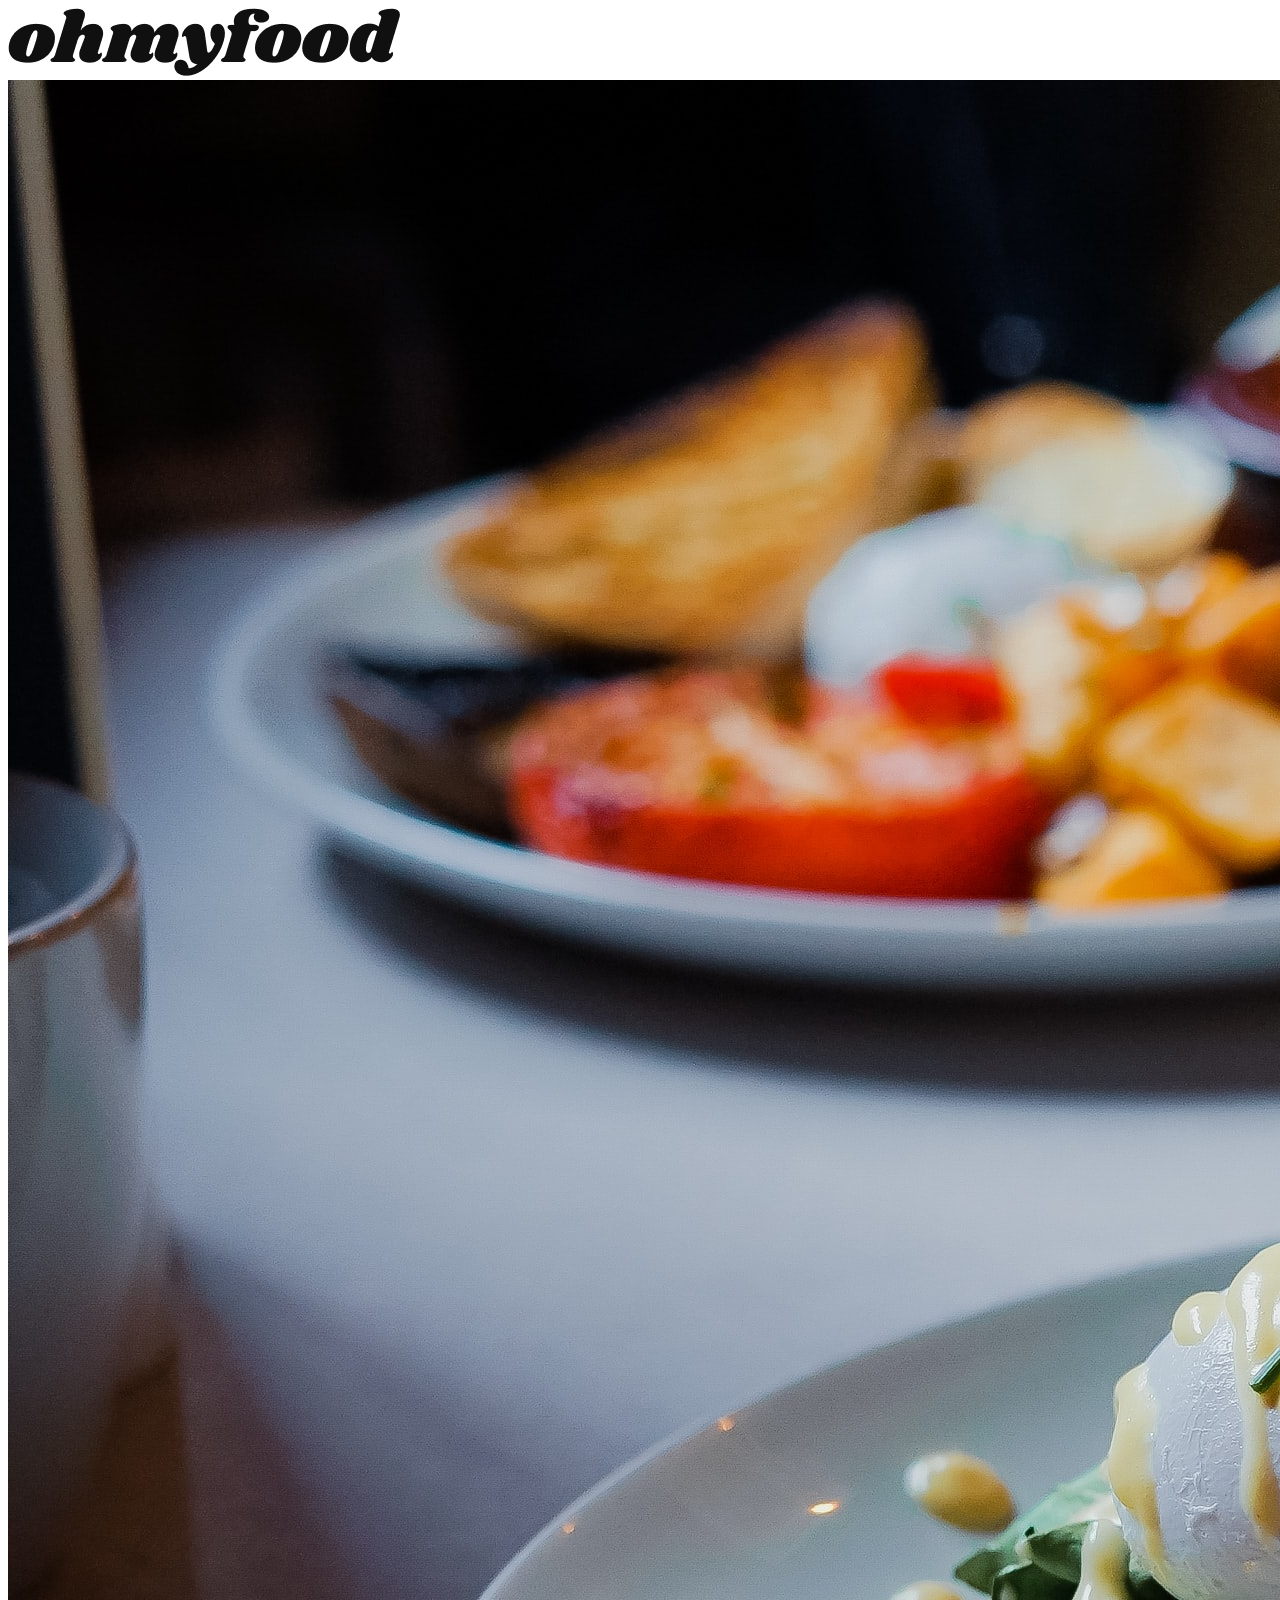
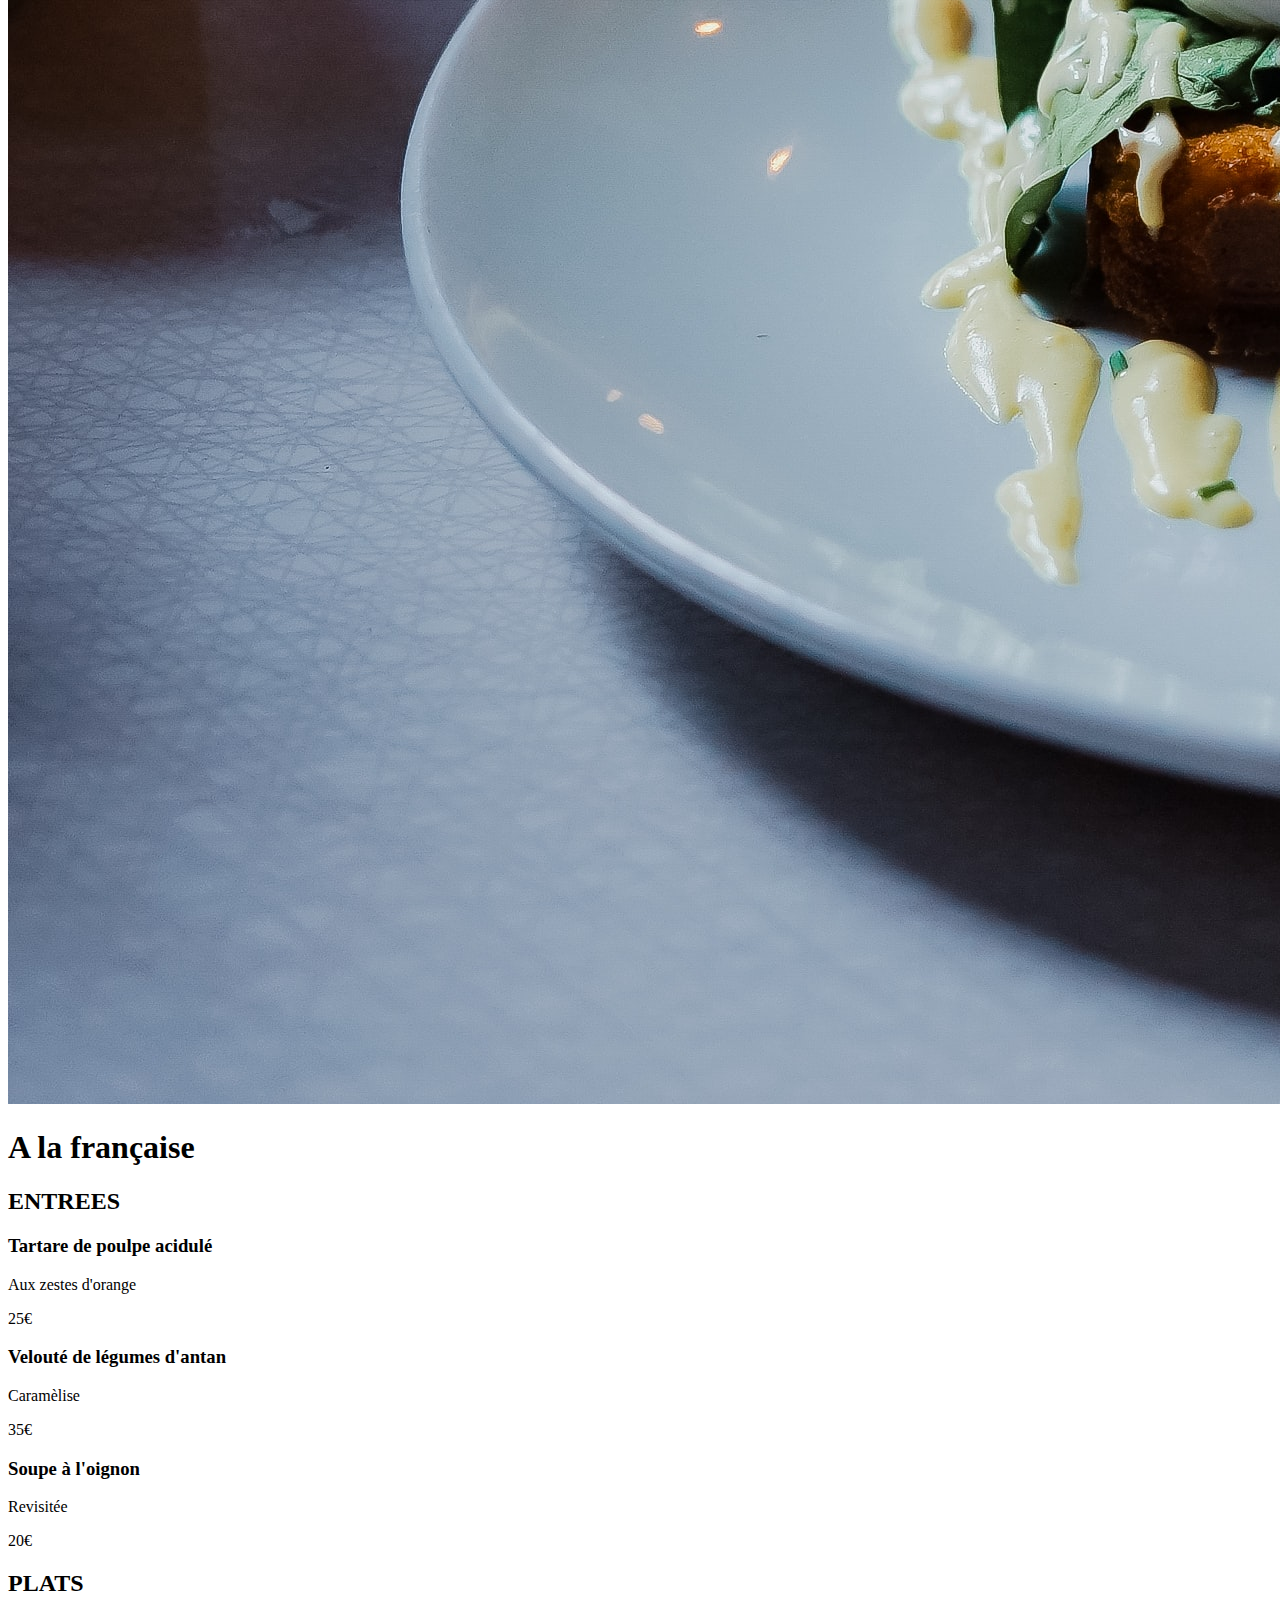
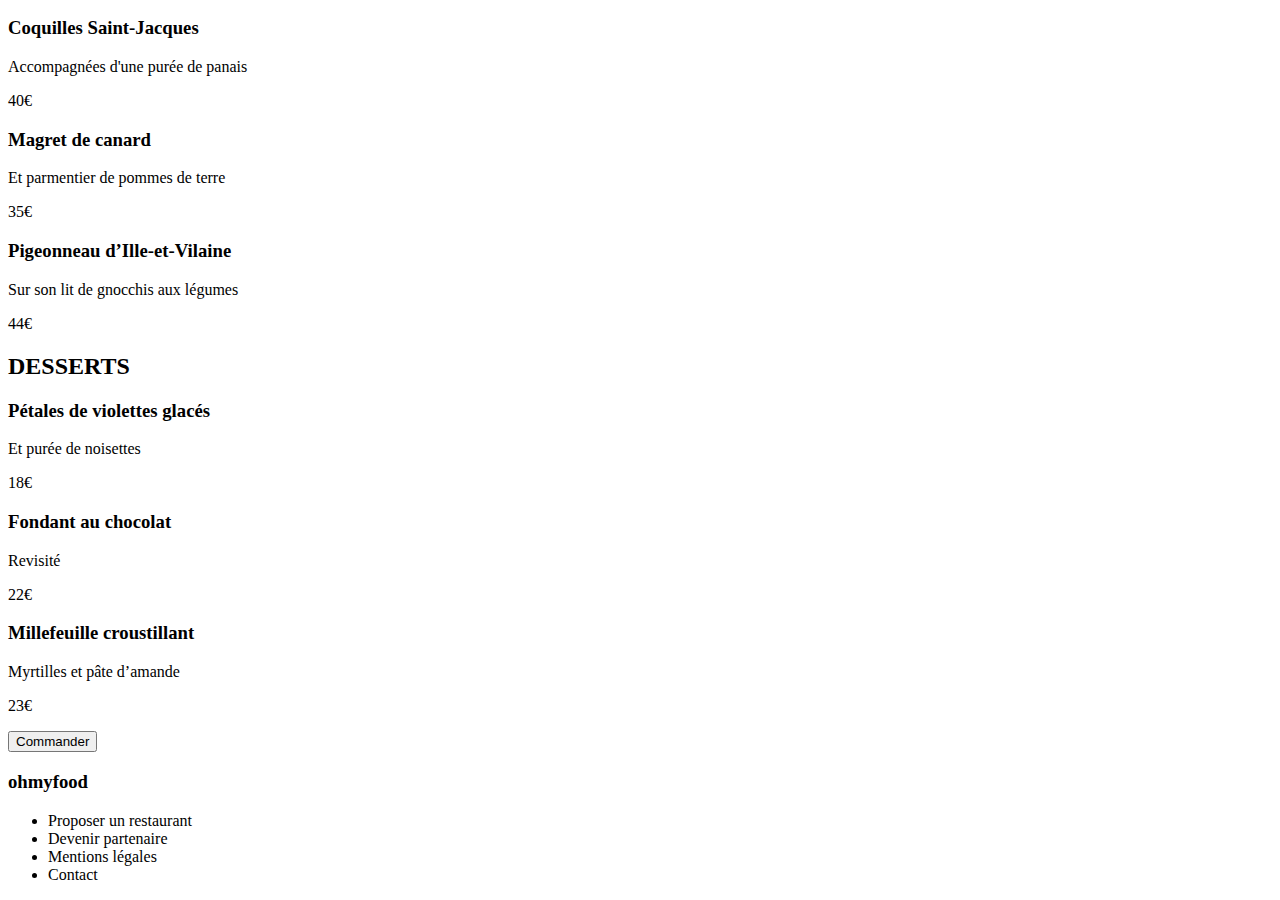
==== pages/a-la-francaise.html @ adf50cf6 "test before" ====
<!DOCTYPE html>
<html lang="fr">

<head>
    <meta charset="UTF-8">
    <meta name="viewport" content="width=device-width, initial-scale=1.0">
    <title>La note enchantée</title>
    <link rel="preconnect" href="https://fonts.googleapis.com">
    <link rel="preconnect" href="https://fonts.gstatic.com" crossorigin>
    <link href="https://fonts.googleapis.com/css2?family=Raleway:wght@400;500;700&display=swap" rel="stylesheet">
    <link rel="stylesheet" href="https://cdnjs.cloudflare.com/ajax/libs/font-awesome/6.2.1/css/all.min.css"
            integrity="sha512-MV7K8+y+gLIBoVD59lQIYicR65iaqukzvf/nwasF0nqhPay5w/9lJmVM2hMDcnK1OnMGCdVK+iQrJ7lzPJQd1w=="
            crossorigin="anonymous" referrerpolicy="no-referrer" />
    <link rel="stylesheet" href="ohmyfood.css">
    <link rel="stylesheet" href="../sass/style.css">
</head>

<body>

    <div class="loader"></div>

    <header>
        <a href="../index.html">
            <i class="fas fa-arrow-left"></i>
        </a>
        <img src="../images/logo/ohmyfood.png" alt="logo ohmyfood">
        <div class="menu">
            <a href="../index.html">
                <i class="fas fa-arrow-left"></i>
            </a>
            <img src="../images/restaurants/toa-heftiba-DQKerTsQwi0-unsplash.jpg" alt="La note enchantée">
        </div>
    </header>

    <body>

        <h1>A la française</h1>

        <div class="entrees">
            <h2>ENTREES</h2>

            <div class="card">
                <h3>Tartare de poulpe acidulé</h3>
                <p>Aux zestes d'orange</p>
                <p>25€</p>
            </div>

            <div class="card">
                <h3>Velouté de légumes d'antan</h3>
                <p>Caramèlise</p>
                <p>35€</p>
            </div>

            <div class="card">
                <h3>Soupe à l'oignon</h3>
                <p>Revisitée</p>
                <p>20€</p>
            </div>
        </div>

        <div class="plats">
            <h2>PLATS</h2>

            <div class="card">
                <h3>Coquilles Saint-Jacques</h3>
                <p>Accompagnées d'une purée de panais</p>
                <p>40€</p>
            </div>

            <div class="card">
                <h3>Magret de canard</h3>
                <p>Et parmentier de pommes de terre</p>
                <p>35€</p>
            </div>

            <div class="card">
                <h3>Pigeonneau d’Ille-et-Vilaine</h3>
                <p>Sur son lit de gnocchis aux légumes</p>
                <p>44€</p>
            </div>
        </div>

        <div class="desserts">
            <h2>DESSERTS</h2>

            <div class="card">
                <h3>Pétales de violettes glacés</h3>
                <p>Et purée de noisettes</p>
                <p>18€</p>
            </div>

            <div class="card">
                <h3>Fondant au chocolat</h3>
                <p>Revisité</p>
                <p>22€</p>
            </div>

            <div class="card">
                <h3>Millefeuille croustillant</h3>
                <p>Myrtilles et pâte d’amande</p>
                <p>23€</p>
            </div>
        </div>

        <button>Commander</button>


        <footer>
            <h3>ohmyfood</h3>
            <ul>
                <li>
                    <i class="fas fa-utensils"></i> 
                    Proposer un restaurant
                </li>
                <li>
                    <i class="fas fa-hands-helping"></i>
                    Devenir partenaire
                </li>
                <li>Mentions légales</li>
                <li>Contact</li>
            </ul>
        </footer>
    </body>
</body>

</html>
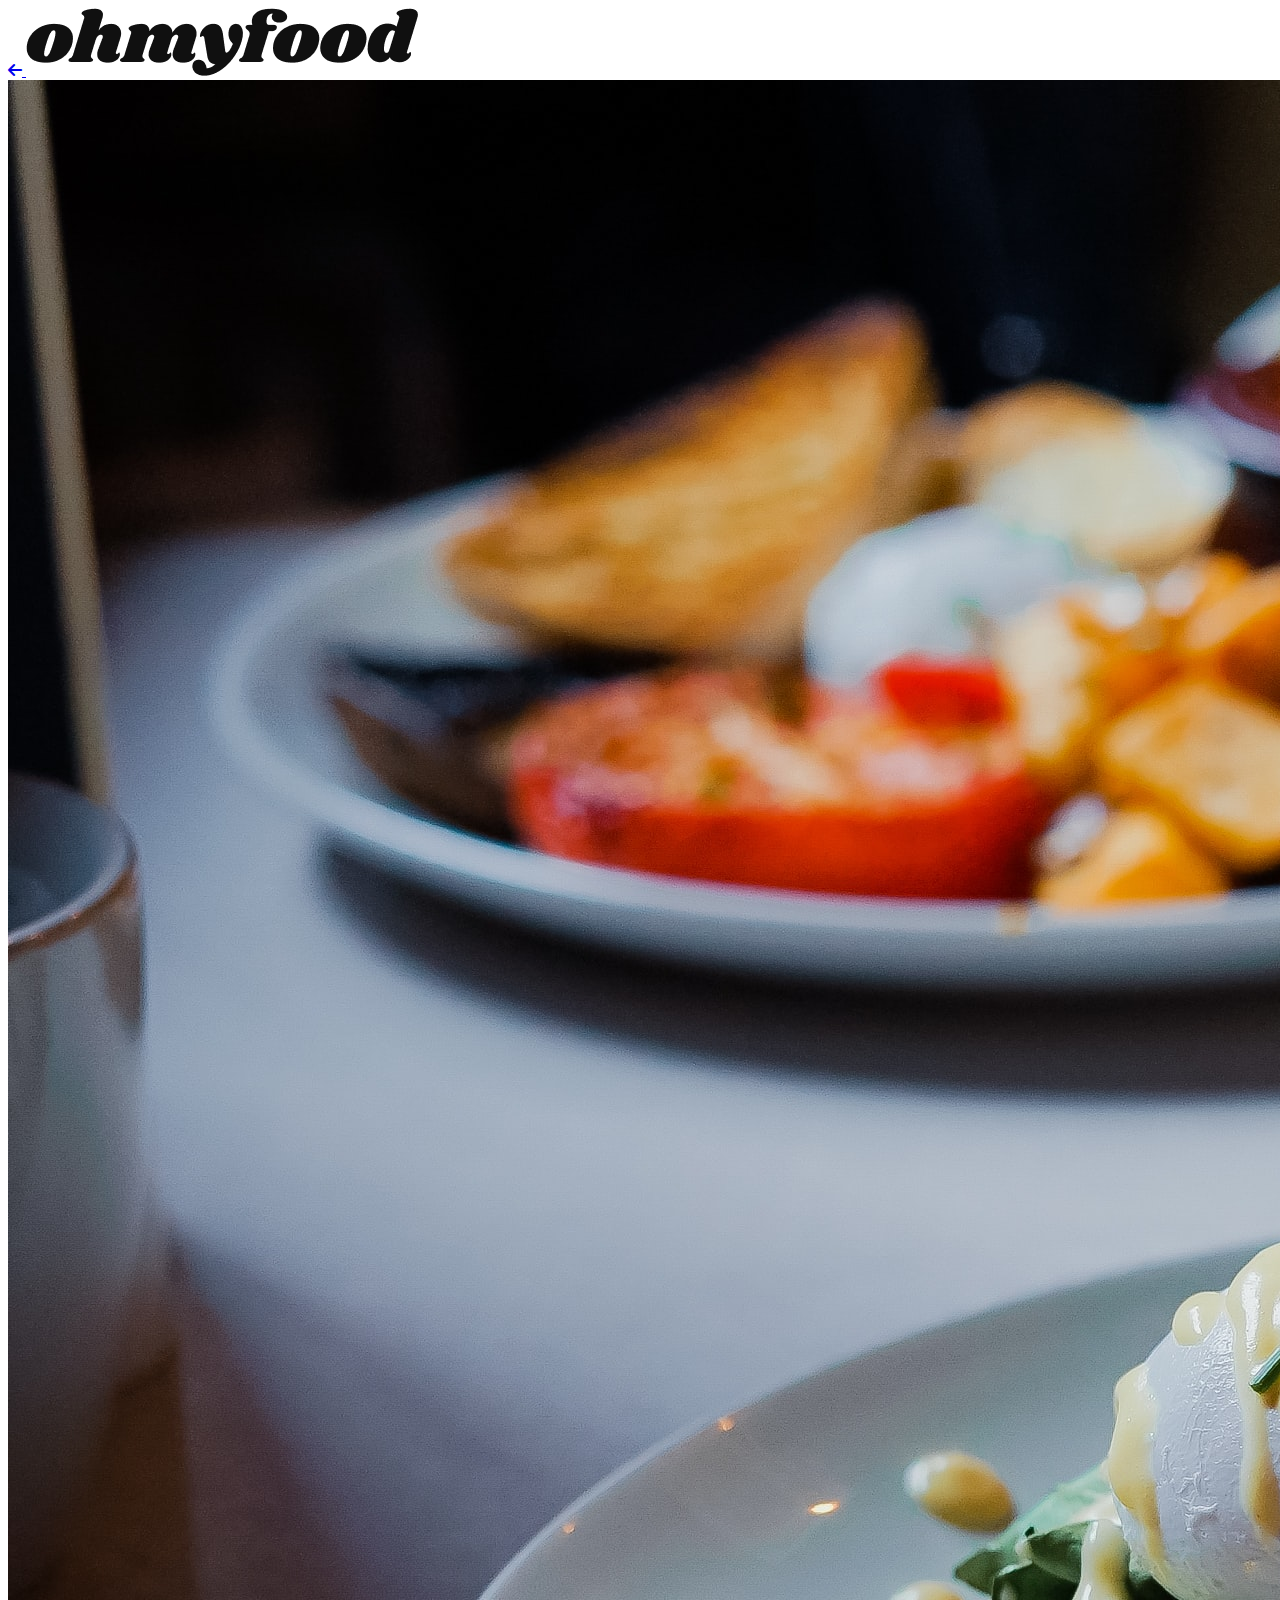
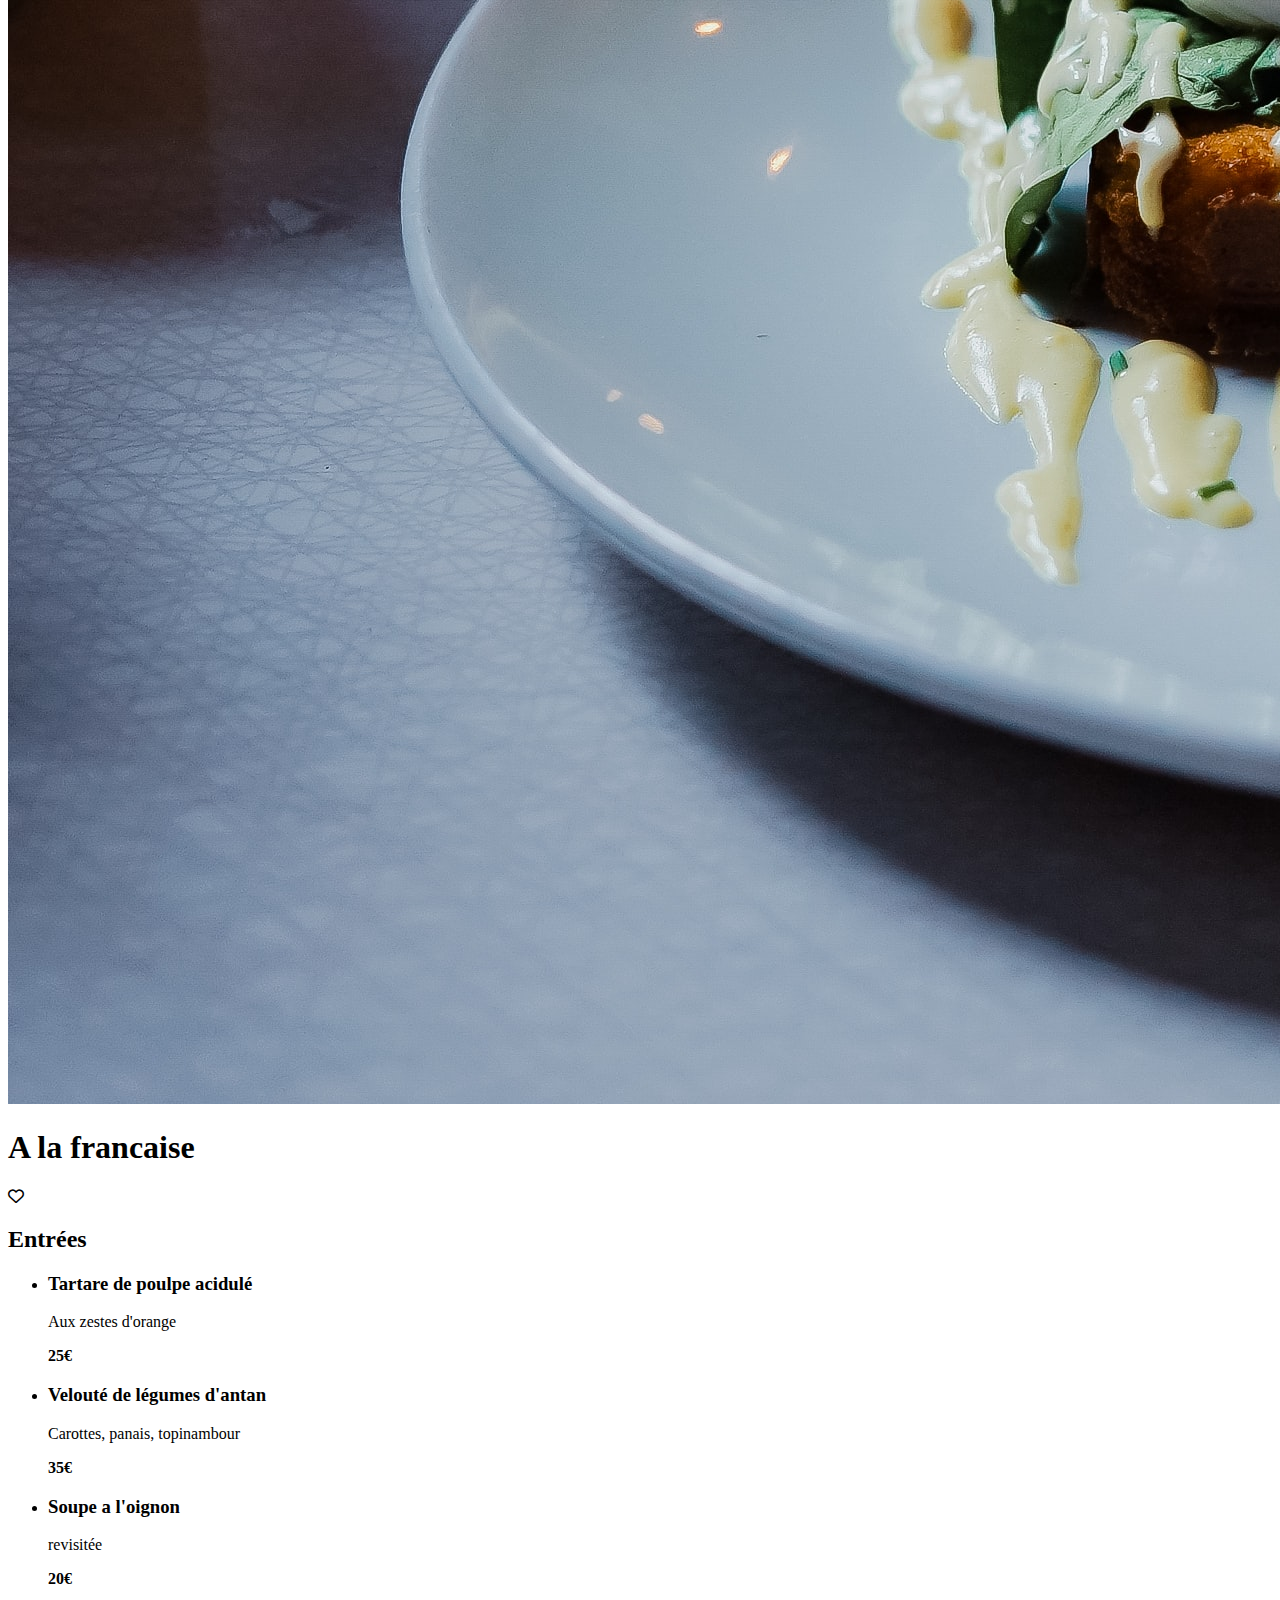
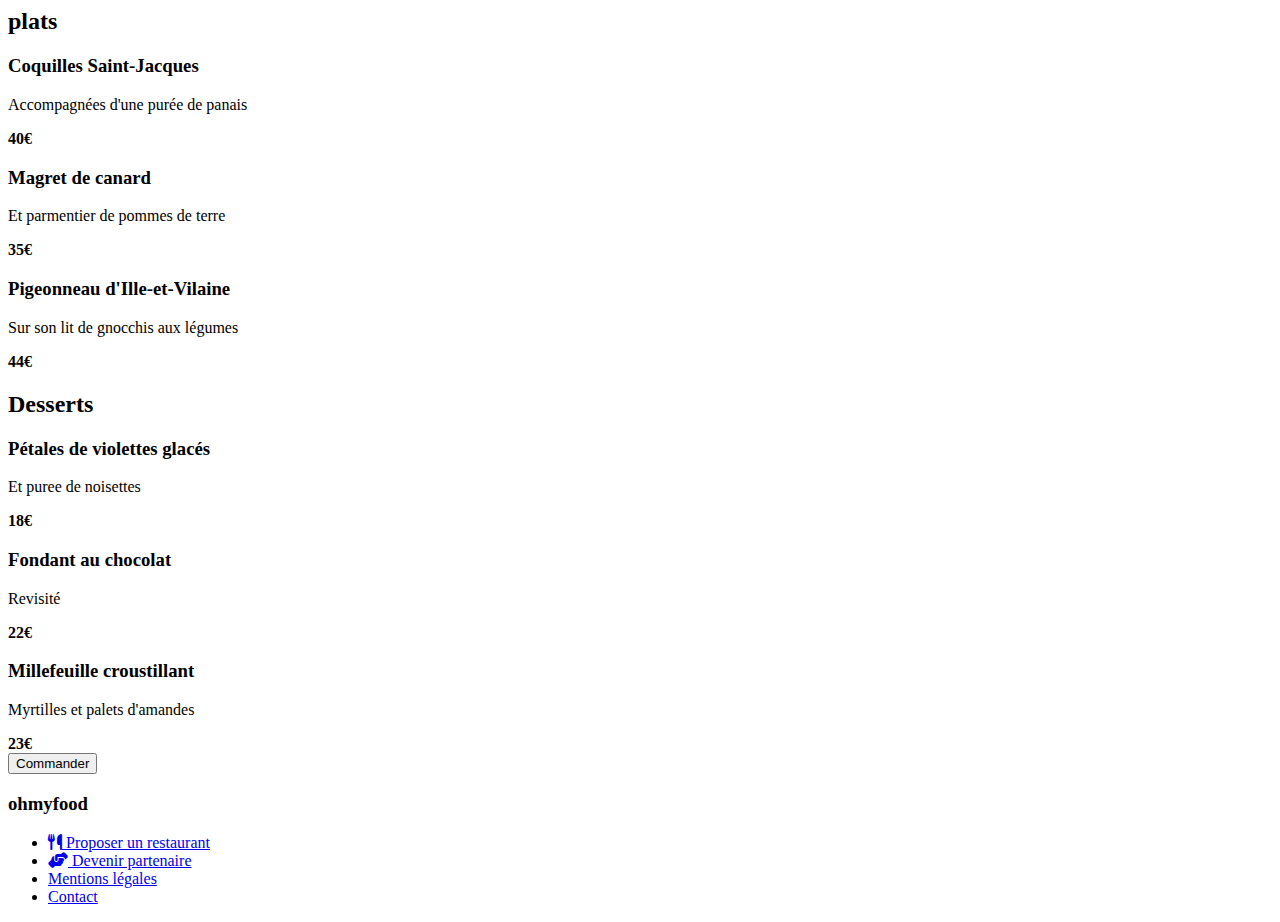
==== commit b9b0a411: "Menu Tags" ====
--- a/pages/a-la-francaise.html
+++ b/pages/a-la-francaise.html
@@ -4,123 +4,131 @@
 <head>
     <meta charset="UTF-8">
     <meta name="viewport" content="width=device-width, initial-scale=1.0">
-    <title>La note enchantée</title>
+
+    <title>A la francaise</title>
+
     <link rel="preconnect" href="https://fonts.googleapis.com">
     <link rel="preconnect" href="https://fonts.gstatic.com" crossorigin>
-    <link href="https://fonts.googleapis.com/css2?family=Raleway:wght@400;500;700&display=swap" rel="stylesheet">
-    <link rel="stylesheet" href="https://cdnjs.cloudflare.com/ajax/libs/font-awesome/6.2.1/css/all.min.css"
-            integrity="sha512-MV7K8+y+gLIBoVD59lQIYicR65iaqukzvf/nwasF0nqhPay5w/9lJmVM2hMDcnK1OnMGCdVK+iQrJ7lzPJQd1w=="
-            crossorigin="anonymous" referrerpolicy="no-referrer" />
-    <link rel="stylesheet" href="ohmyfood.css">
-    <link rel="stylesheet" href="../sass/style.css">
+
+    <link rel="stylesheet" href="https://fonts.googleapis.com/css2?family=Raleway:wght@400;500;700&display=swap">
+    <link rel="stylesheet" href="https://cdnjs.cloudflare.com/ajax/libs/font-awesome/6.2.1/css/all.min.css">
+    <link rel="stylesheet" href="../css/menu.css">
 </head>
 
 <body>
-
-    <div class="loader"></div>
-
     <header>
         <a href="../index.html">
-            <i class="fas fa-arrow-left"></i>
+            <i class="fa-solid fa-arrow-left"></i>
+            <img src="../images/logo/ohmyfood.png" alt="logo ohmyfood">
         </a>
-        <img src="../images/logo/ohmyfood.png" alt="logo ohmyfood">
-        <div class="menu">
-            <a href="../index.html">
-                <i class="fas fa-arrow-left"></i>
-            </a>
-            <img src="../images/restaurants/toa-heftiba-DQKerTsQwi0-unsplash.jpg" alt="La note enchantée">
-        </div>
     </header>
 
-    <body>
+    <main>
+        <img src="../images/restaurants/toa-heftiba-DQKerTsQwi0-unsplash.jpg" alt="Le délice des sens">
 
-        <h1>A la française</h1>
+        <article>
+            <header>
+                <h1>A la francaise</h1>
+                <i class="fa-regular fa-heart"></i>
+            </header>
 
-        <div class="entrees">
-            <h2>ENTREES</h2>
+            <section>
+                <h2>Entrées</h2>
 
-            <div class="card">
-                <h3>Tartare de poulpe acidulé</h3>
-                <p>Aux zestes d'orange</p>
-                <p>25€</p>
+                <ul>
+                    <li>
+                        <h3>Tartare de poulpe acidulé</h3>
+                        <p>Aux zestes d'orange</p>
+                        <b>25€</b>
+                    </li>
+
+                    <li>
+                        <h3>Velouté de légumes d'antan</h3>
+                        <p>Carottes, panais, topinambour</p>
+                        <b>35€</b>
+                    </li>
+
+                    <li>
+                        <h3>Soupe a l'oignon</h3>
+                        <p>revisitée</p>
+                        <b>20€</b>
+                    </li>
+
+                </ul>
+            </section>
+
+            <div class="plats">
+                <h2>plats</h2>
+
+                <div class="card">
+                    <h3>Coquilles Saint-Jacques</h3>
+                    <p>Accompagnées d'une purée de panais</p>
+                    <b>40€</b>
+                </div>
+
+                <div class="card">
+                    <h3>Magret de canard</h3>
+                    <p>Et parmentier de pommes de terre</p>
+                    <b>35€</b>
+                </div>
+
+                <div class="card">
+                    <h3>Pigeonneau d'Ille-et-Vilaine</h3>
+                    <p>Sur son lit de gnocchis aux légumes</p>
+                    <b>44€</b>
+                </div>
+
             </div>
 
-            <div class="card">
-                <h3>Velouté de légumes d'antan</h3>
-                <p>Caramèlise</p>
-                <p>35€</p>
+            <div class="desserts">
+                <h2>Desserts</h2>
+
+                <div class="card">
+                    <h3>Pétales de violettes glacés</h3>
+                    <p>Et puree de noisettes</p>
+                    <b>18€</b>
+                </div>
+
+                <div class="card">
+                    <h3>Fondant au chocolat</h3>
+                    <p>Revisité</p>
+                    <b>22€</b>
+                </div>
+
+                <div class="card">
+                    <h3>Millefeuille croustillant</h3>
+                    <p>Myrtilles et palets d'amandes</p>
+                    <b>23€</b>
+                </div>
             </div>
+            <button class="btn">Commander</button>
+        </article>
+    </main>
 
-            <div class="card">
-                <h3>Soupe à l'oignon</h3>
-                <p>Revisitée</p>
-                <p>20€</p>
-            </div>
-        </div>
+    <footer>
+        <h3>ohmyfood</h3>
+        <ul>
+            <li>
+                <a href="#">
+                    <i class="fa-solid fa-utensils"></i>
+                    Proposer un restaurant
+                </a>
+            </li>
+            <li>
+                <a href="#">
+                    <i class="fa-solid fa-hands-helping"></i>
+                    Devenir partenaire
+                </a>
+            </li>
+            <li>
+                <a href="#">Mentions légales</a>
+            </li>
+            <li>
+                <a href="mailto:contact@ohmyfood.fr">Contact</a>
+            </li>
+        </ul>
+    </footer>
 
-        <div class="plats">
-            <h2>PLATS</h2>
-
-            <div class="card">
-                <h3>Coquilles Saint-Jacques</h3>
-                <p>Accompagnées d'une purée de panais</p>
-                <p>40€</p>
-            </div>
-
-            <div class="card">
-                <h3>Magret de canard</h3>
-                <p>Et parmentier de pommes de terre</p>
-                <p>35€</p>
-            </div>
-
-            <div class="card">
-                <h3>Pigeonneau d’Ille-et-Vilaine</h3>
-                <p>Sur son lit de gnocchis aux légumes</p>
-                <p>44€</p>
-            </div>
-        </div>
-
-        <div class="desserts">
-            <h2>DESSERTS</h2>
-
-            <div class="card">
-                <h3>Pétales de violettes glacés</h3>
-                <p>Et purée de noisettes</p>
-                <p>18€</p>
-            </div>
-
-            <div class="card">
-                <h3>Fondant au chocolat</h3>
-                <p>Revisité</p>
-                <p>22€</p>
-            </div>
-
-            <div class="card">
-                <h3>Millefeuille croustillant</h3>
-                <p>Myrtilles et pâte d’amande</p>
-                <p>23€</p>
-            </div>
-        </div>
-
-        <button>Commander</button>
-
-
-        <footer>
-            <h3>ohmyfood</h3>
-            <ul>
-                <li>
-                    <i class="fas fa-utensils"></i> 
-                    Proposer un restaurant
-                </li>
-                <li>
-                    <i class="fas fa-hands-helping"></i>
-                    Devenir partenaire
-                </li>
-                <li>Mentions légales</li>
-                <li>Contact</li>
-            </ul>
-        </footer>
-    </body>
 </body>
 
 </html>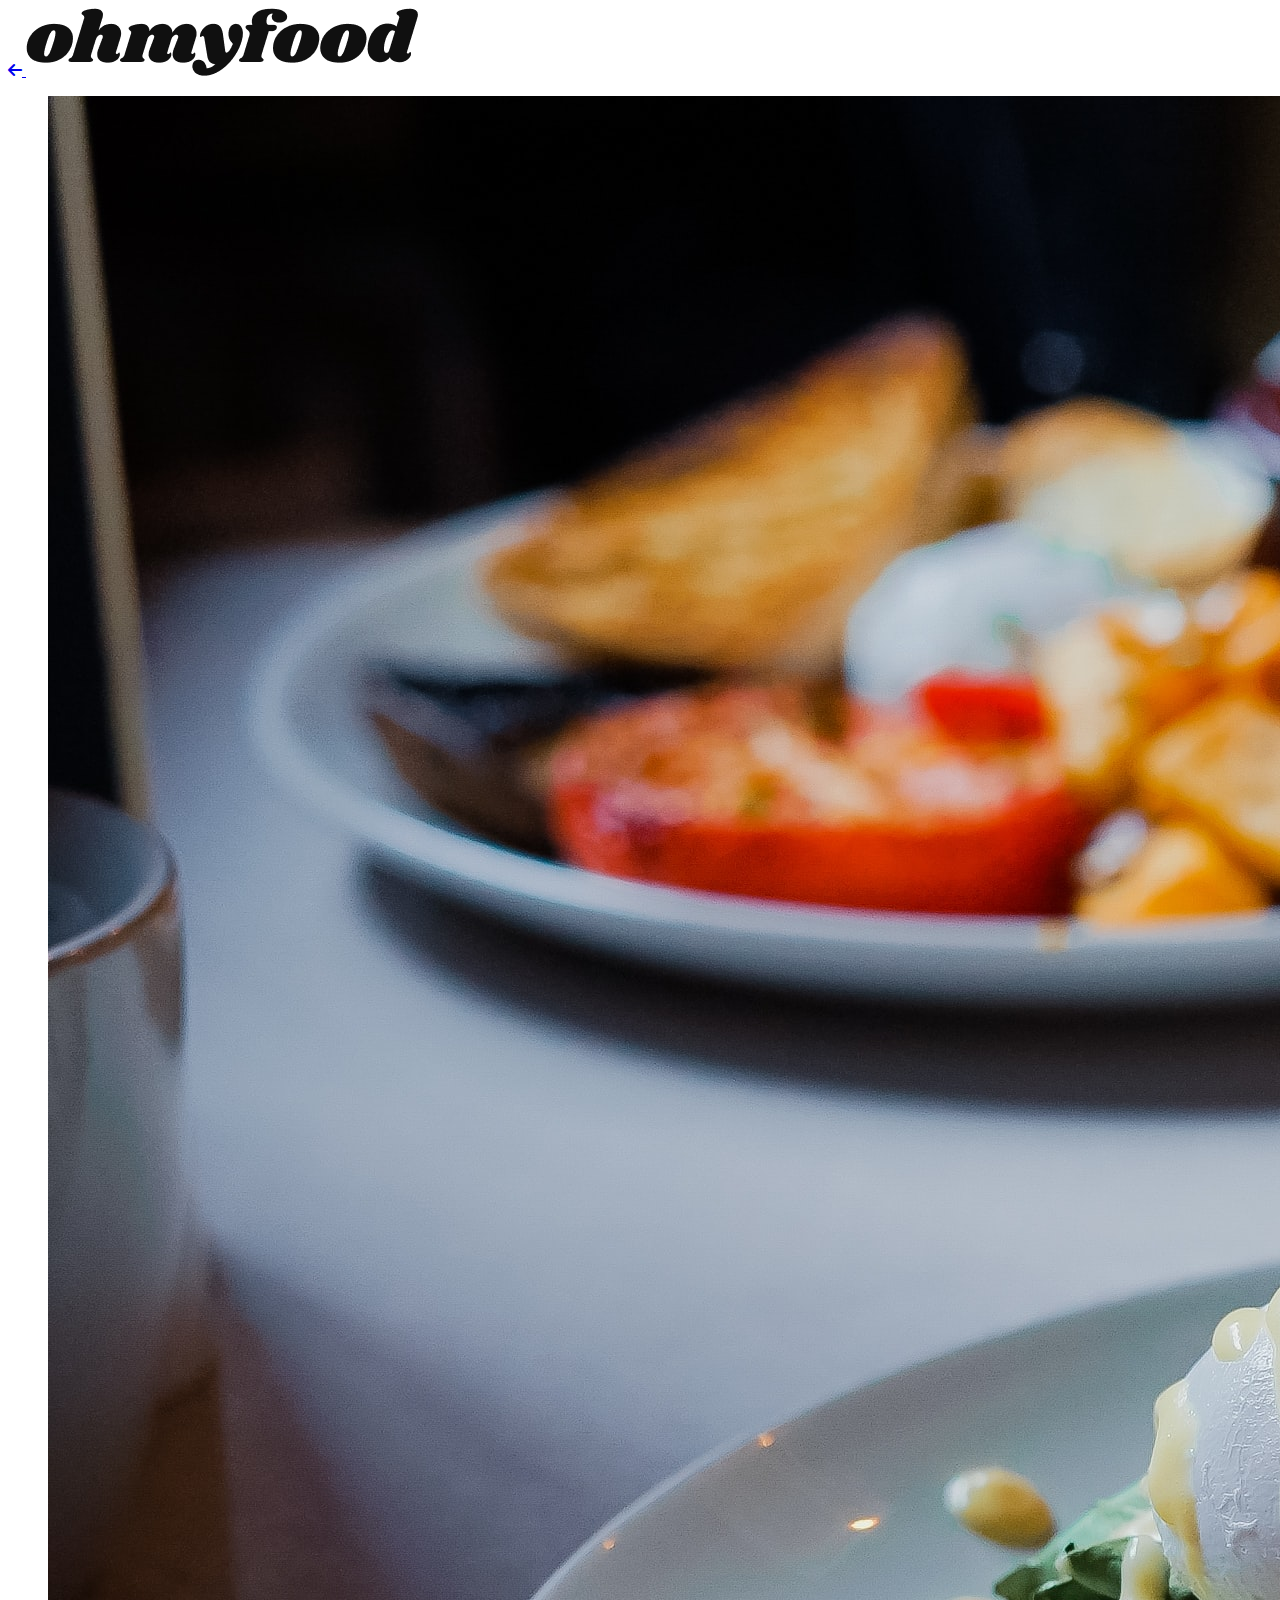
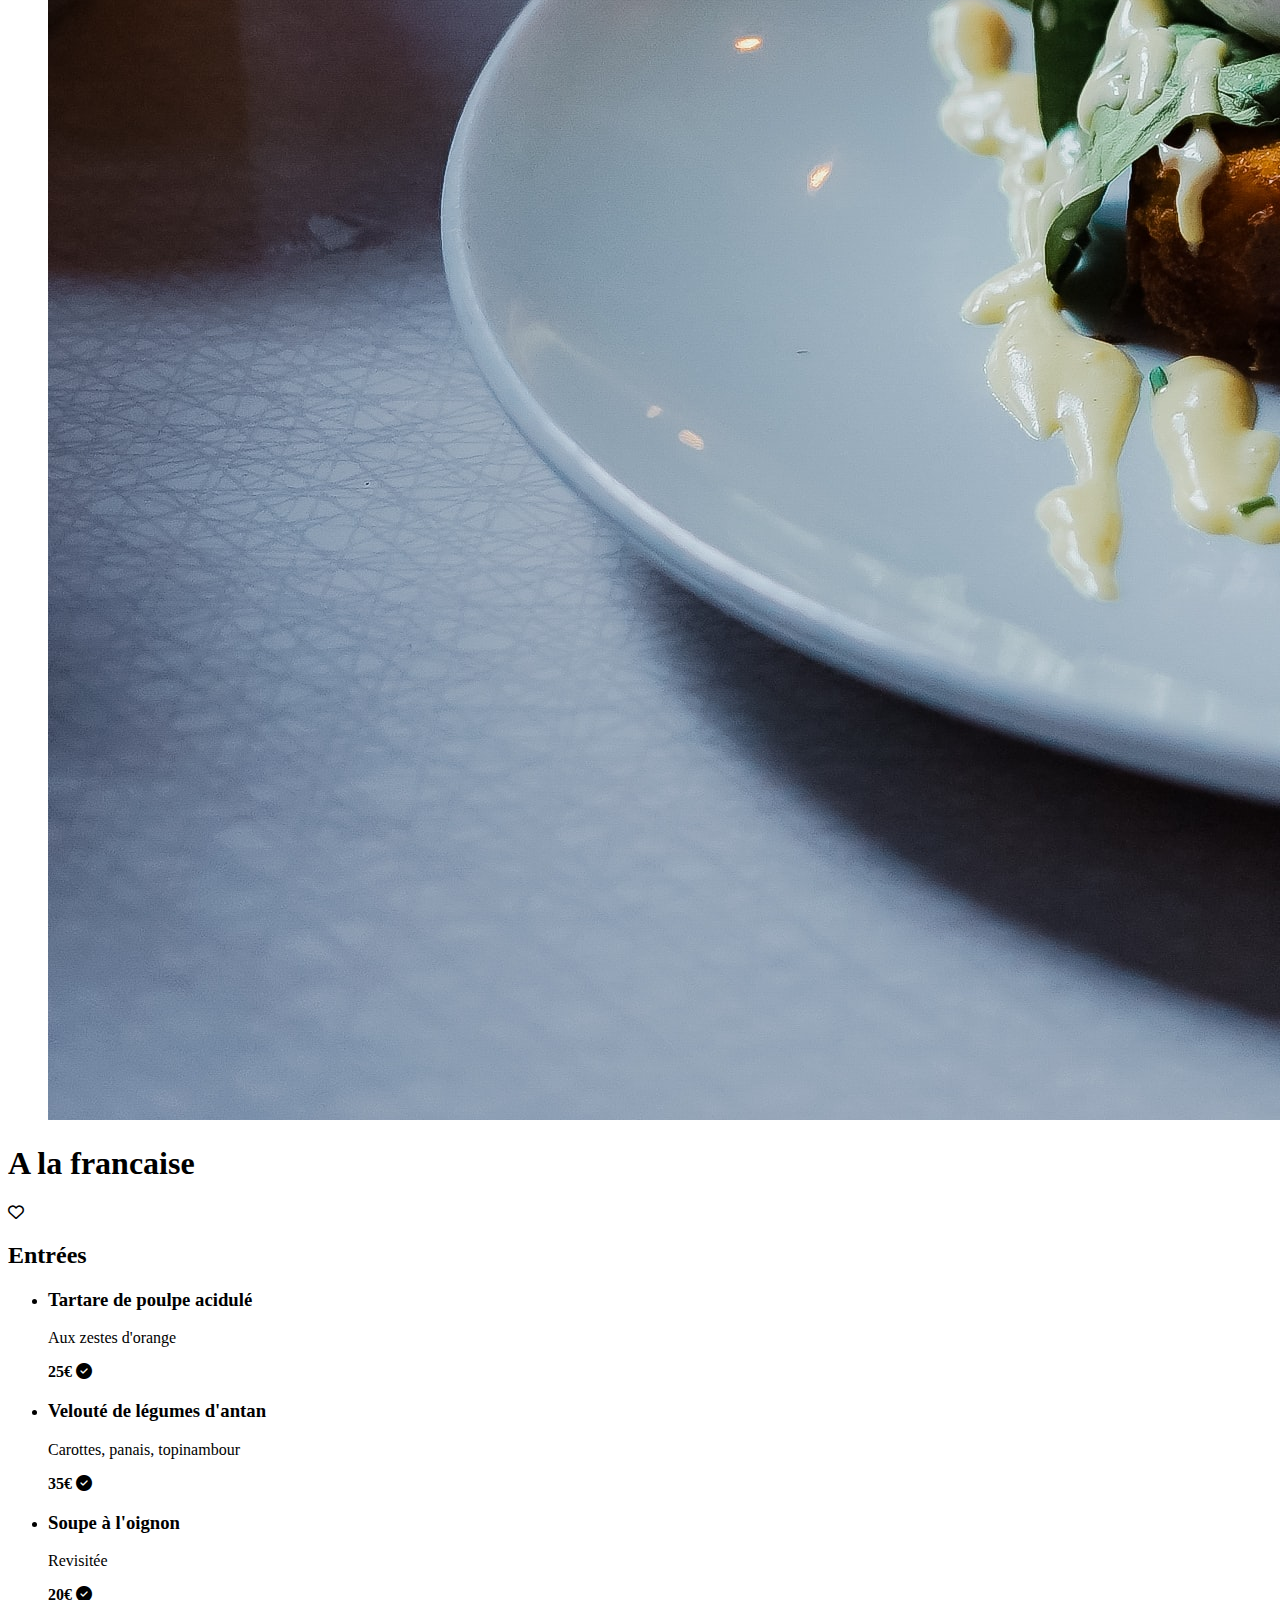
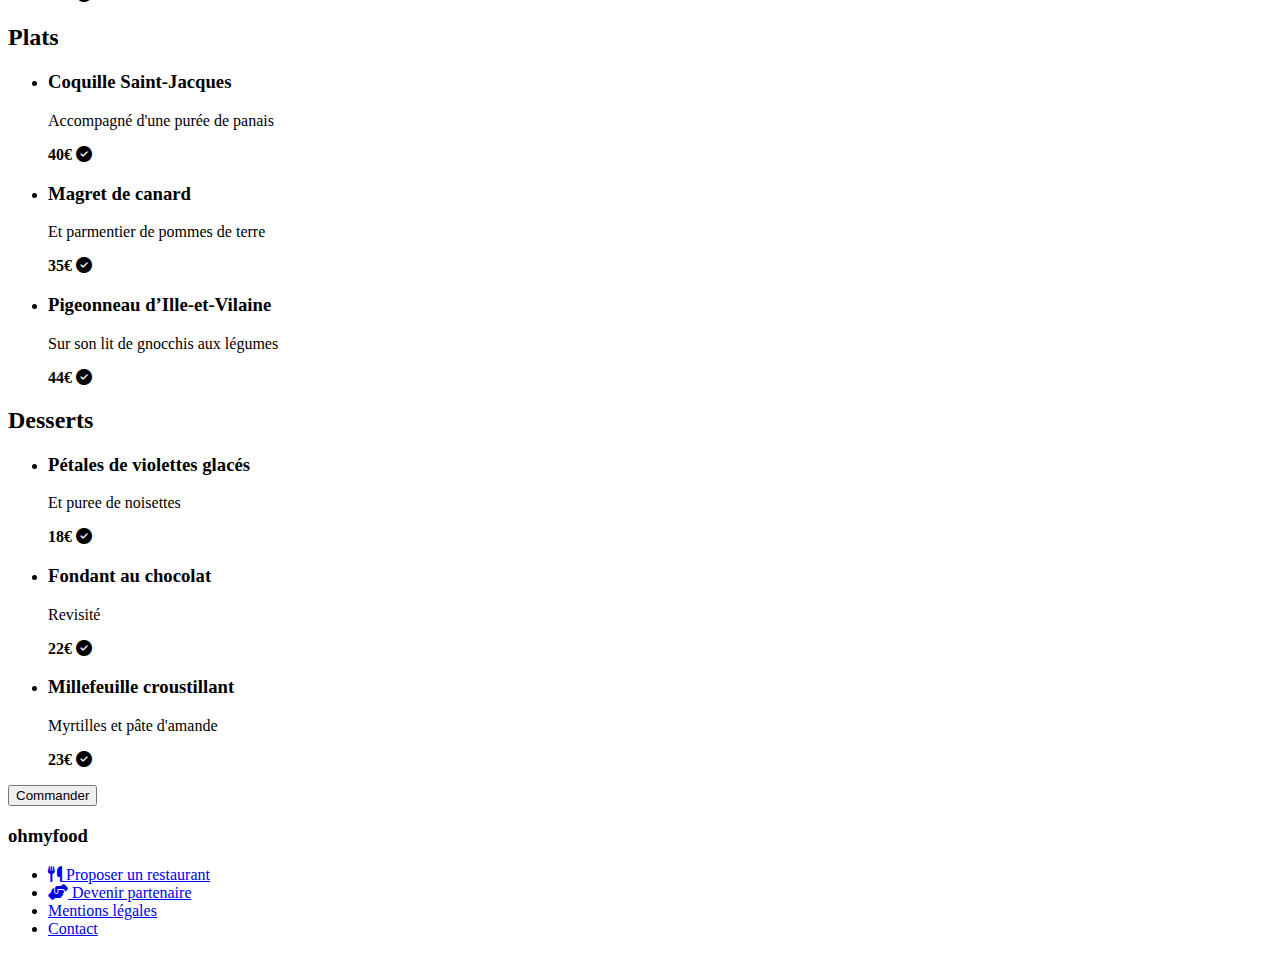
==== commit c27dd73c: "structure menus" ====
--- a/pages/a-la-francaise.html
+++ b/pages/a-la-francaise.html
@@ -1,134 +1,191 @@
 <!DOCTYPE html>
 <html lang="fr">
+  <head>
+    <meta charset="UTF-8" />
+    <meta name="viewport" content="width=device-width, initial-scale=1.0" />
+    <title>A la francaise</title>
+    <link rel="preconnect" href="https://fonts.googleapis.com" />
+    <link rel="preconnect" href="https://fonts.gstatic.com" crossorigin />
+    <link
+      rel="stylesheet"
+      href="https://fonts.googleapis.com/css2?family=Raleway:wght@400;500;700&display=swap"
+    />
+    <link
+      rel="stylesheet"
+      href="https://cdnjs.cloudflare.com/ajax/libs/font-awesome/6.2.1/css/all.min.css"
+    />
+    <link rel="stylesheet" href="../css/menu.css" />
+  </head>
 
-<head>
-    <meta charset="UTF-8">
-    <meta name="viewport" content="width=device-width, initial-scale=1.0">
-
-    <title>A la francaise</title>
-
-    <link rel="preconnect" href="https://fonts.googleapis.com">
-    <link rel="preconnect" href="https://fonts.gstatic.com" crossorigin>
-
-    <link rel="stylesheet" href="https://fonts.googleapis.com/css2?family=Raleway:wght@400;500;700&display=swap">
-    <link rel="stylesheet" href="https://cdnjs.cloudflare.com/ajax/libs/font-awesome/6.2.1/css/all.min.css">
-    <link rel="stylesheet" href="../css/menu.css">
-</head>
-
-<body>
+  <body>
     <header>
-        <a href="../index.html">
-            <i class="fa-solid fa-arrow-left"></i>
-            <img src="../images/logo/ohmyfood.png" alt="logo ohmyfood">
-        </a>
+      <a href="../index.html">
+        <i class="fa-solid fa-arrow-left"></i>
+        <img src="../images/logo/ohmyfood.png" alt="Logo Ohmyfood" />
+      </a>
     </header>
 
     <main>
-        <img src="../images/restaurants/toa-heftiba-DQKerTsQwi0-unsplash.jpg" alt="Le délice des sens">
+      <figure>
+        <img
+          src="../images/restaurants/toa-heftiba-DQKerTsQwi0-unsplash.jpg"
+          alt="Table dressée avec assiettes d'entrées, corbeille de pain & verre de vins"
+        />
+      </figure>
 
-        <article>
-            <header>
-                <h1>A la francaise</h1>
-                <i class="fa-regular fa-heart"></i>
-            </header>
+      <article>
+        <hgroup>
+          <h1>A la francaise</h1>
+          <p>
+            <label class="heart" aria-label="Ajouter aux favoris">
+              <i class="fa-regular fa-heart"></i>
+            </label>
+          </p>
+        </hgroup>
 
-            <section>
-                <h2>Entrées</h2>
+        <section>
+          <h2>Entrées</h2>
+          <div></div>
+          <ul>
+            <li>
+              <hgroup>
+                <h3>Tartare de poulpe acidulé</h3>
+                <p>Aux zestes d'orange</p>
+              </hgroup>
+              <span>
+                <b>25€</b>
+                <i class="fa-solid fa-circle-check"></i>
+              </span>
+            </li>
 
-                <ul>
-                    <li>
-                        <h3>Tartare de poulpe acidulé</h3>
-                        <p>Aux zestes d'orange</p>
-                        <b>25€</b>
-                    </li>
+            <li>
+              <hgroup>
+                <h3>Velouté de légumes d'antan</h3>
+                <p>Carottes, panais, topinambour</p>
+              </hgroup>
+              <span>
+                <b>35€</b>
+                <i class="fa-solid fa-circle-check"></i>
+              </span>
+            </li>
 
-                    <li>
-                        <h3>Velouté de légumes d'antan</h3>
-                        <p>Carottes, panais, topinambour</p>
-                        <b>35€</b>
-                    </li>
+            <li>
+              <hgroup>
+                <h3>Soupe à l'oignon</h3>
+                <p>Revisitée</p>
+              </hgroup>
+              <span>
+                <b>20€</b>
+                <i class="fa-solid fa-circle-check"></i>
+              </span>
+            </li>
+          </ul>
+        </section>
 
-                    <li>
-                        <h3>Soupe a l'oignon</h3>
-                        <p>revisitée</p>
-                        <b>20€</b>
-                    </li>
+        <section>
+          <h2>Plats</h2>
+          <div></div>
+          <ul>
+            <li>
+              <hgroup>
+                <h3>Coquille Saint-Jacques</h3>
+                <p>Accompagné d'une purée de panais</p>
+              </hgroup>
+              <span>
+                <b>40€</b>
+                <i class="fa-solid fa-circle-check"></i>
+              </span>
+            </li>
 
-                </ul>
-            </section>
+            <li>
+              <hgroup>
+                <h3>Magret de canard</h3>
+                <p>Et parmentier de pommes de terre</p>
+              </hgroup>
+              <span>
+                <b>35€</b>
+                <i class="fa-solid fa-circle-check"></i>
+              </span>
+            </li>
 
-            <div class="plats">
-                <h2>plats</h2>
+            <li>
+              <hgroup>
+                <h3>Pigeonneau d’Ille-et-Vilaine</h3>
+                <p>Sur son lit de gnocchis aux légumes</p>
+              </hgroup>
+              <span>
+                <b>44€</b>
+                <i class="fa-solid fa-circle-check"></i>
+              </span>
+            </li>
+          </ul>
+        </section>
 
-                <div class="card">
-                    <h3>Coquilles Saint-Jacques</h3>
-                    <p>Accompagnées d'une purée de panais</p>
-                    <b>40€</b>
-                </div>
+        <section>
+          <h2>Desserts</h2>
+          <div></div>
+          <ul>
+            <li>
+              <hgroup>
+                <h3>Pétales de violettes glacés</h3>
+                <p>Et puree de noisettes</p>
+              </hgroup>
+              <span>
+                <b>18€</b>
+                <i class="fa-solid fa-circle-check"></i>
+              </span>
+            </li>
 
-                <div class="card">
-                    <h3>Magret de canard</h3>
-                    <p>Et parmentier de pommes de terre</p>
-                    <b>35€</b>
-                </div>
+            <li>
+              <hgroup>
+                <h3>Fondant au chocolat</h3>
+                <p>Revisité</p>
+              </hgroup>
+              <span>
+                <b>22€</b>
+                <i class="fa-solid fa-circle-check"></i>
+              </span>
+            </li>
 
-                <div class="card">
-                    <h3>Pigeonneau d'Ille-et-Vilaine</h3>
-                    <p>Sur son lit de gnocchis aux légumes</p>
-                    <b>44€</b>
-                </div>
+            <li>
+              <hgroup>
+                <h3>Millefeuille croustillant</h3>
+                <p>Myrtilles et pâte d'amande</p>
+              </hgroup>
+              <span>
+                <b>23€</b>
+                <i class="fa-solid fa-circle-check"></i>
+              </span>
+            </li>
+          </ul>
+        </section>
 
-            </div>
-
-            <div class="desserts">
-                <h2>Desserts</h2>
-
-                <div class="card">
-                    <h3>Pétales de violettes glacés</h3>
-                    <p>Et puree de noisettes</p>
-                    <b>18€</b>
-                </div>
-
-                <div class="card">
-                    <h3>Fondant au chocolat</h3>
-                    <p>Revisité</p>
-                    <b>22€</b>
-                </div>
-
-                <div class="card">
-                    <h3>Millefeuille croustillant</h3>
-                    <p>Myrtilles et palets d'amandes</p>
-                    <b>23€</b>
-                </div>
-            </div>
-            <button class="btn">Commander</button>
-        </article>
+        <button class="btn">Commander</button>
+      </article>
     </main>
 
     <footer>
-        <h3>ohmyfood</h3>
-        <ul>
-            <li>
-                <a href="#">
-                    <i class="fa-solid fa-utensils"></i>
-                    Proposer un restaurant
-                </a>
-            </li>
-            <li>
-                <a href="#">
-                    <i class="fa-solid fa-hands-helping"></i>
-                    Devenir partenaire
-                </a>
-            </li>
-            <li>
-                <a href="#">Mentions légales</a>
-            </li>
-            <li>
-                <a href="mailto:contact@ohmyfood.fr">Contact</a>
-            </li>
-        </ul>
+      <h3>ohmyfood</h3>
+      <ul>
+        <li>
+          <a href="#">
+            <i class="fa-solid fa-utensils"></i>
+            Proposer un restaurant
+          </a>
+        </li>
+        <li>
+          <a href="#">
+            <i class="fa-solid fa-hands-helping"></i>
+            Devenir partenaire
+          </a>
+        </li>
+        <li>
+          <a href="#">Mentions légales</a>
+        </li>
+        <li>
+          <a href="mailto:contact@ohmyfood.fr">Contact</a>
+        </li>
+      </ul>
     </footer>
-
-</body>
-
-</html>+  </body>
+</html>
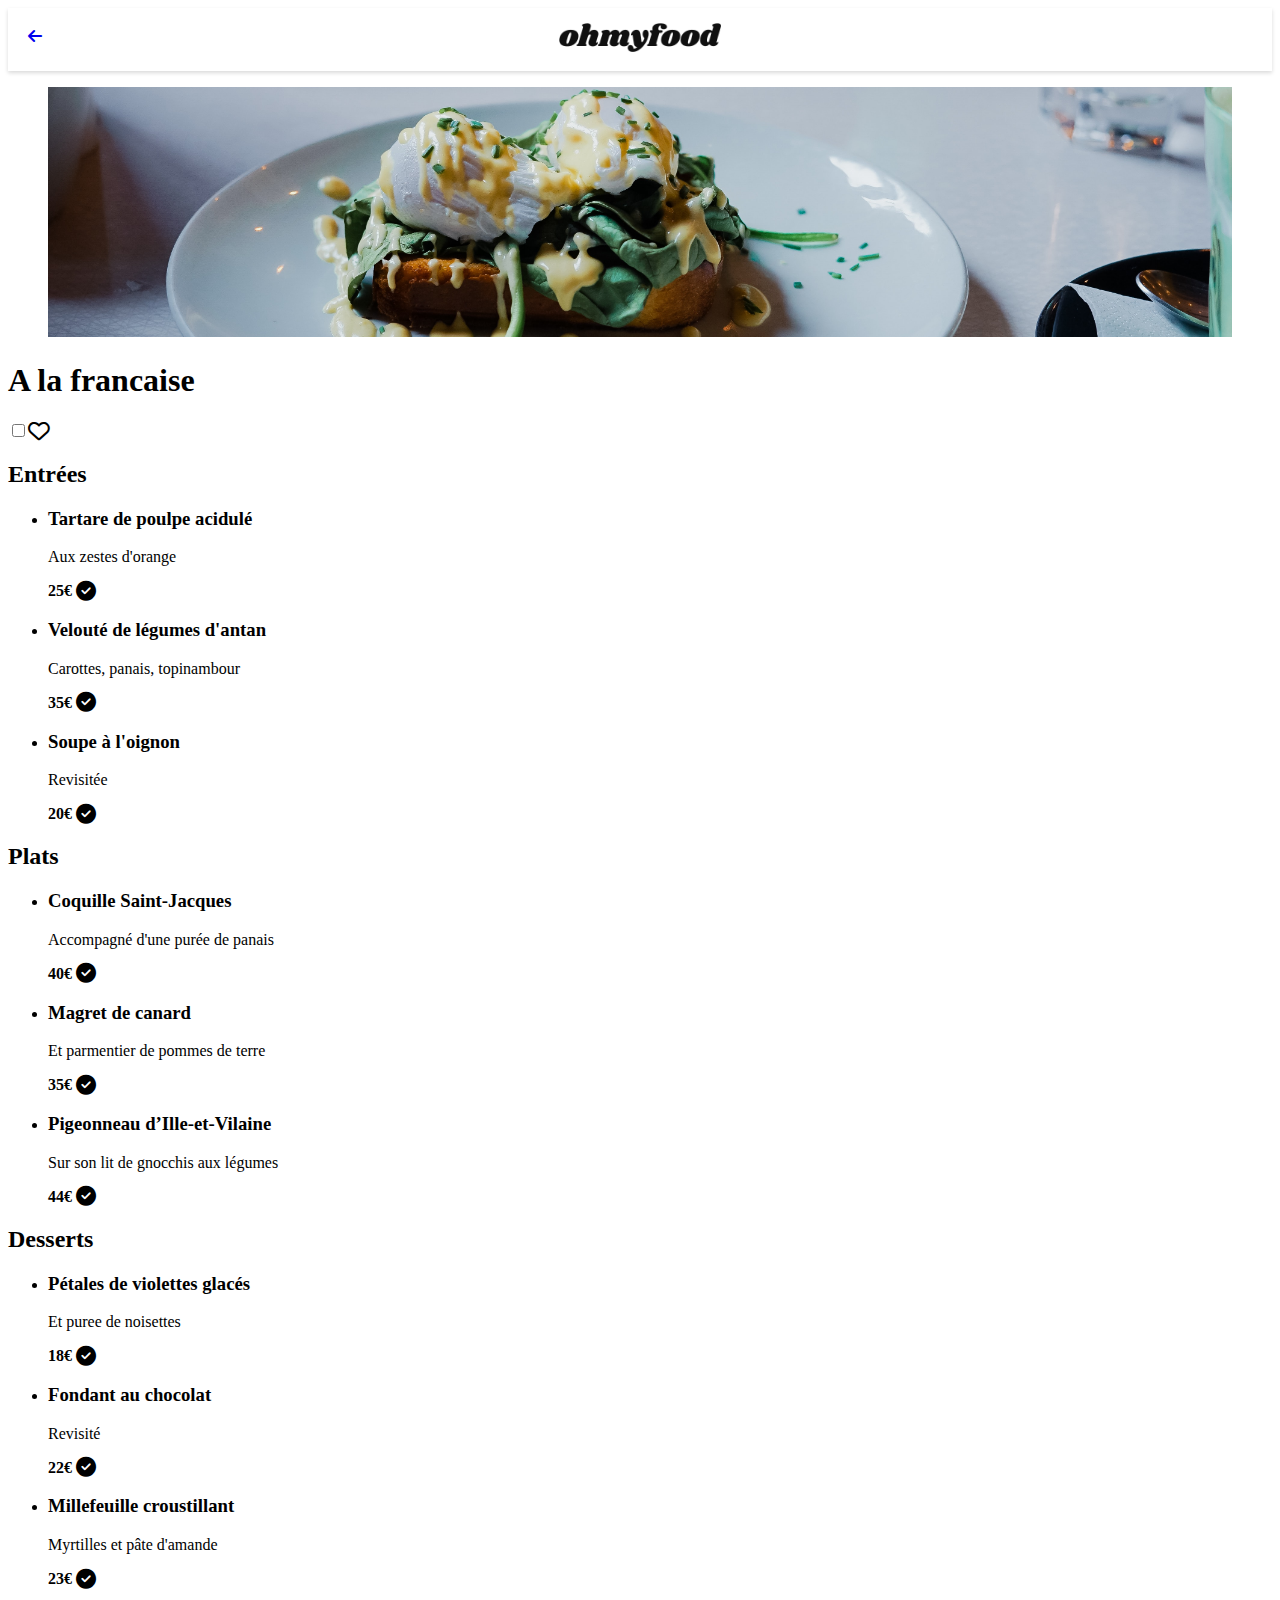
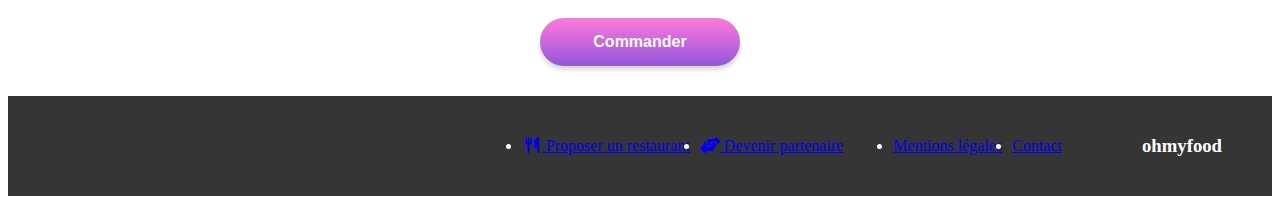
==== commit 22c99c24: "four menus Tags" ====
--- a/pages/a-la-francaise.html
+++ b/pages/a-la-francaise.html
@@ -1,9 +1,12 @@
 <!DOCTYPE html>
 <html lang="fr">
+
   <head>
     <meta charset="UTF-8" />
     <meta name="viewport" content="width=device-width, initial-scale=1.0" />
+
     <title>A la francaise</title>
+
     <link rel="preconnect" href="https://fonts.googleapis.com" />
     <link rel="preconnect" href="https://fonts.gstatic.com" crossorigin />
     <link
@@ -29,7 +32,7 @@
       <figure>
         <img
           src="../images/restaurants/toa-heftiba-DQKerTsQwi0-unsplash.jpg"
-          alt="Table dressée avec assiettes d'entrées, corbeille de pain & verre de vins"
+          alt="Table dressée avec assiettes d'entrée, plat & café"
         />
       </figure>
 
@@ -38,7 +41,9 @@
           <h1>A la francaise</h1>
           <p>
             <label class="heart" aria-label="Ajouter aux favoris">
+              <input type="checkbox" />
               <i class="fa-regular fa-heart"></i>
+              <i class="fa-solid fa-heart"></i>
             </label>
           </p>
         </hgroup>
@@ -46,6 +51,7 @@
         <section>
           <h2>Entrées</h2>
           <div></div>
+
           <ul>
             <li>
               <hgroup>
@@ -54,7 +60,7 @@
               </hgroup>
               <span>
                 <b>25€</b>
-                <i class="fa-solid fa-circle-check"></i>
+                <i class="fa-solid fa-circle-check fa-lg"></i>
               </span>
             </li>
 
@@ -65,7 +71,7 @@
               </hgroup>
               <span>
                 <b>35€</b>
-                <i class="fa-solid fa-circle-check"></i>
+                <i class="fa-solid fa-circle-check fa-lg"></i>
               </span>
             </li>
 
@@ -76,7 +82,7 @@
               </hgroup>
               <span>
                 <b>20€</b>
-                <i class="fa-solid fa-circle-check"></i>
+                <i class="fa-solid fa-circle-check fa-lg"></i>
               </span>
             </li>
           </ul>
@@ -85,6 +91,7 @@
         <section>
           <h2>Plats</h2>
           <div></div>
+
           <ul>
             <li>
               <hgroup>
@@ -93,7 +100,7 @@
               </hgroup>
               <span>
                 <b>40€</b>
-                <i class="fa-solid fa-circle-check"></i>
+                <i class="fa-solid fa-circle-check fa-lg"></i>
               </span>
             </li>
 
@@ -104,7 +111,7 @@
               </hgroup>
               <span>
                 <b>35€</b>
-                <i class="fa-solid fa-circle-check"></i>
+                <i class="fa-solid fa-circle-check fa-lg"></i>
               </span>
             </li>
 
@@ -115,7 +122,7 @@
               </hgroup>
               <span>
                 <b>44€</b>
-                <i class="fa-solid fa-circle-check"></i>
+                <i class="fa-solid fa-circle-check fa-lg"></i>
               </span>
             </li>
           </ul>
@@ -124,6 +131,7 @@
         <section>
           <h2>Desserts</h2>
           <div></div>
+
           <ul>
             <li>
               <hgroup>
@@ -132,7 +140,7 @@
               </hgroup>
               <span>
                 <b>18€</b>
-                <i class="fa-solid fa-circle-check"></i>
+                <i class="fa-solid fa-circle-check fa-lg"></i>
               </span>
             </li>
 
@@ -143,7 +151,7 @@
               </hgroup>
               <span>
                 <b>22€</b>
-                <i class="fa-solid fa-circle-check"></i>
+                <i class="fa-solid fa-circle-check fa-lg"></i>
               </span>
             </li>
 
@@ -154,7 +162,7 @@
               </hgroup>
               <span>
                 <b>23€</b>
-                <i class="fa-solid fa-circle-check"></i>
+                <i class="fa-solid fa-circle-check fa-lg"></i>
               </span>
             </li>
           </ul>
@@ -166,26 +174,31 @@
 
     <footer>
       <h3>ohmyfood</h3>
+
       <ul>
         <li>
           <a href="#">
-            <i class="fa-solid fa-utensils"></i>
+            <i class="fa-solid fa-utensils fa-fw"></i>
             Proposer un restaurant
           </a>
         </li>
+
         <li>
           <a href="#">
-            <i class="fa-solid fa-hands-helping"></i>
+            <i class="fa-solid fa-handshake-angle fa-fw"></i>
             Devenir partenaire
           </a>
         </li>
+
         <li>
           <a href="#">Mentions légales</a>
         </li>
+
         <li>
           <a href="mailto:contact@ohmyfood.fr">Contact</a>
         </li>
       </ul>
     </footer>
+    
   </body>
 </html>
--- a/css/menu.css
+++ b/css/menu.css
@@ -0,0 +1,101 @@
+header {
+  display: flex;
+  place-content: center;
+  align-items: center;
+  position: relative;
+  z-index: 10;
+  height: 63px;
+  box-shadow: 0 2px 4px rgba(0, 0, 0, 0.15);
+}
+header .fa-arrow-left {
+  position: absolute;
+  top: 20px;
+  left: 20px;
+}
+header img {
+  width: 162px;
+}
+
+.btn {
+  display: block;
+  margin: 30px auto;
+  border: none;
+  border-radius: 25px;
+  padding: 15px 25px;
+  width: 200px;
+  font-size: 1rem;
+  font-weight: bold;
+  background-image: linear-gradient(180deg, #FF79DA 0%, #9356DC 100%);
+  color: #FFF;
+  box-shadow: 0 4px 4px rgba(0, 0, 0, 0.15);
+  cursor: pointer;
+}
+.btn :hover, .btn :focus {
+  opacity: 0.9;
+  box-shadow: 0 4px 4px 0 rgba(0, 0, 0, 0.25);
+}
+
+.heart .fa-heart {
+  position: absolute;
+  z-index: 100;
+  font-size: 1.35rem;
+  cursor: pointer;
+}
+.heart .fa-solid {
+  opacity: 0;
+  transition: opacity 3s;
+  background-image: linear-gradient(to bottom, #FF79DA, #9356DC 80%);
+  background-clip: text;
+  -webkit-background-clip: text;
+  color: transparent;
+}
+
+footer {
+  display: flex;
+  flex-direction: column;
+  gap: 15px;
+  padding: 25px;
+  background-color: #353535;
+  color: #FFF;
+}
+footer h3 {
+  font-family: Shrikhand, serif;
+}
+footer ul {
+  display: flex;
+  flex-flow: column;
+  gap: 10px;
+}
+
+/* ********** TABLET ********** */
+@media (min-width: 48rem) {
+  footer {
+    flex-flow: row-reverse;
+    place-items: center;
+    padding: 20px 50px;
+  }
+  footer ul {
+    width: 100%;
+  }
+}
+/* ********** DESKTOP ********** */
+@media (min-width: 64rem) {
+  footer {
+    gap: 80px;
+  }
+  footer ul {
+    flex-flow: row;
+    place-content: flex-end;
+  }
+  footer li:nth-child(2) {
+    margin-right: 40px;
+  }
+}
+main img {
+  width: 100%;
+  height: 250px;
+  object-position: 50% 60%;
+  object-fit: cover;
+}
+
+/*# sourceMappingURL=menu.css.map */
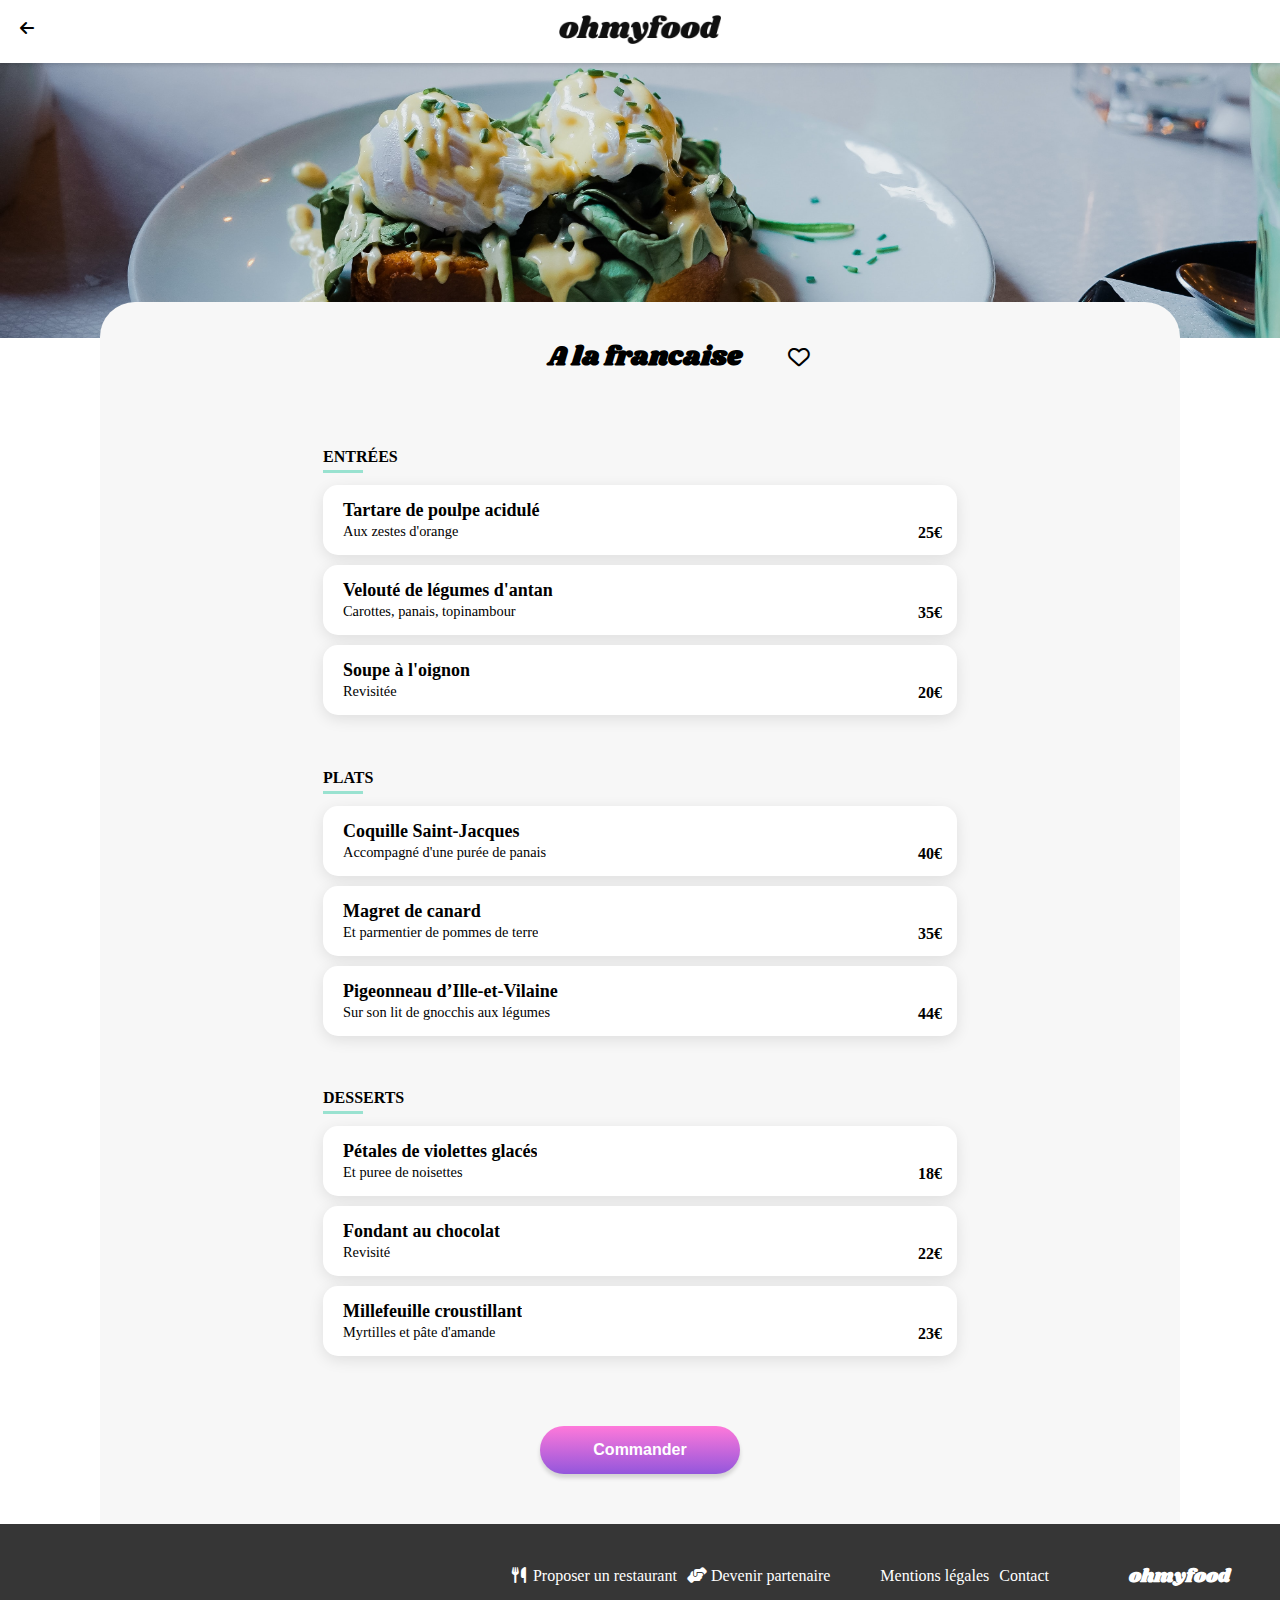
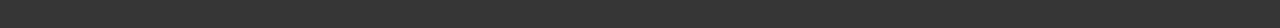
==== commit 1b718203: "google fonts" ====
--- a/pages/a-la-francaise.html
+++ b/pages/a-la-francaise.html
@@ -11,7 +11,7 @@
     <link rel="preconnect" href="https://fonts.gstatic.com" crossorigin />
     <link
       rel="stylesheet"
-      href="https://fonts.googleapis.com/css2?family=Raleway:wght@400;500;700&display=swap"
+      href="https://fonts.googleapis.com/css2?family=Roboto:ital,wght@0,100;0,300;0,400;0,500;0,700;0,900;1,100;1,300;1,400;1,500;1,700;1,900&family=Shrikhand&display=swap"
     />
     <link
       rel="stylesheet"
--- a/css/menu.css
+++ b/css/menu.css
@@ -1,3 +1,29 @@
+body,
+ul,
+figure {
+  margin: 0;
+}
+
+ul {
+  padding: 0;
+  list-style: none;
+}
+
+img {
+  max-width: 100%;
+  height: auto;
+  object-fit: cover;
+}
+
+a {
+  text-decoration: none;
+  color: inherit;
+}
+
+[type=checkbox] {
+  display: none;
+}
+
 header {
   display: flex;
   place-content: center;
@@ -14,6 +40,7 @@
 }
 header img {
   width: 162px;
+  color: #363636;
 }
 
 .btn {
@@ -26,9 +53,10 @@
   font-size: 1rem;
   font-weight: bold;
   background-image: linear-gradient(180deg, #FF79DA 0%, #9356DC 100%);
-  color: #FFF;
+  color: #FFFFFF;
   box-shadow: 0 4px 4px rgba(0, 0, 0, 0.15);
   cursor: pointer;
+  text-decoration: none;
 }
 .btn :hover, .btn :focus {
   opacity: 0.9;
@@ -55,8 +83,8 @@
   flex-direction: column;
   gap: 15px;
   padding: 25px;
-  background-color: #353535;
-  color: #FFF;
+  background-color: #363636;
+  color: #FFFFFF;
 }
 footer h3 {
   font-family: Shrikhand, serif;
@@ -68,7 +96,7 @@
 }
 
 /* ********** TABLET ********** */
-@media (min-width: 48rem) {
+@media (min-width: 768px) {
   footer {
     flex-flow: row-reverse;
     place-items: center;
@@ -79,7 +107,7 @@
   }
 }
 /* ********** DESKTOP ********** */
-@media (min-width: 64rem) {
+@media (min-width: 1024px) {
   footer {
     gap: 80px;
   }
@@ -91,11 +119,147 @@
     margin-right: 40px;
   }
 }
+article {
+  display: flex;
+  flex-direction: column;
+  gap: 40px;
+  padding-bottom: 20px;
+  background-color: #F7F7F7;
+}
+article > hgroup {
+  position: relative;
+}
+article > hgroup h1 {
+  position: relative;
+  z-index: 10;
+  margin-top: -40px;
+  border-radius: 35px 35px 0 0;
+  padding: 35px 0 0 10px;
+  font-family: Shrikhand, serif;
+  font-size: 1.7rem;
+  background-color: #F7F7F7;
+}
+article > hgroup .fa-heart {
+  top: 5px;
+  right: 40px;
+}
+
 main img {
   width: 100%;
-  height: 250px;
+  height: 275px;
   object-position: 50% 60%;
-  object-fit: cover;
+}
+
+section {
+  display: flex;
+  flex-direction: column;
+  gap: 12px;
+  padding: 0 10px;
+}
+section:nth-child(2) {
+  animation: translate 1s;
+}
+section:nth-child(3) {
+  animation: translate 1.5s;
+}
+section:nth-child(4) {
+  animation: translate 2s;
+}
+section h2 {
+  font-size: 1rem;
+  text-transform: uppercase;
+  padding-bottom: 0;
+  margin-bottom: 0;
+}
+section div {
+  margin-top: -8px;
+  width: 40px;
+  height: 3px;
+  background-color: #99E2D0;
+}
+section ul {
+  display: flex;
+  flex-direction: column;
+  gap: 10px;
+}
+section li {
+  display: flex;
+  place-content: space-between;
+  position: relative;
+  overflow: hidden;
+  box-sizing: border-box;
+  border-radius: 15px;
+  height: 70px;
+  background-color: #FFFFFF;
+  box-shadow: 0 4px 15px 0 rgba(0, 0, 0, 0.1);
+  cursor: pointer;
+  margin-top: 0;
+}
+section hgroup,
+section hgroup h3 hgroup p {
+  overflow: hidden;
+  text-overflow: ellipsis;
+  white-space: nowrap;
+}
+section hgroup {
+  padding: 10px 0 10px 20px;
+}
+section hgroup h3 {
+  margin-bottom: 0;
+  margin-top: 5px;
+  font-size: 1.125rem;
+}
+section hgroup p {
+  font-size: 0.9rem;
+  margin-top: 2px;
+}
+section span {
+  display: flex;
+  gap: 15px;
+}
+section b {
+  place-self: flex-end;
+  position: relative;
+  bottom: 13px;
+}
+section .fa-circle-check {
+  display: flex;
+  place-items: center;
+  margin-right: -60px;
+  padding: 0 20px;
+  height: 100%;
+  background-color: #99E2D0;
+  color: #FFFFFF;
+  transition: margin-right 0.5s;
+}
+section li:hover .fa-circle-check,
+section li:focus .fa-circle-check {
+  margin-right: 0;
+}
+
+/* ********** TABLET ********** */
+@media (min-width: 768px) {
+  article > hgroup {
+    text-align: center;
+  }
+  .heart .fa-heart {
+    right: calc(50% - 170px);
+  }
+  section {
+    margin: auto;
+    width: 634px;
+  }
+}
+/* ********** DESKTOP ********** */
+@media (min-width: 1200px) {
+  article {
+    margin: auto;
+    max-width: 1080px;
+    background-color: #F7F7F7;
+  }
+  main {
+    background-color: #FFFFFF;
+  }
 }
 
 /*# sourceMappingURL=menu.css.map */
